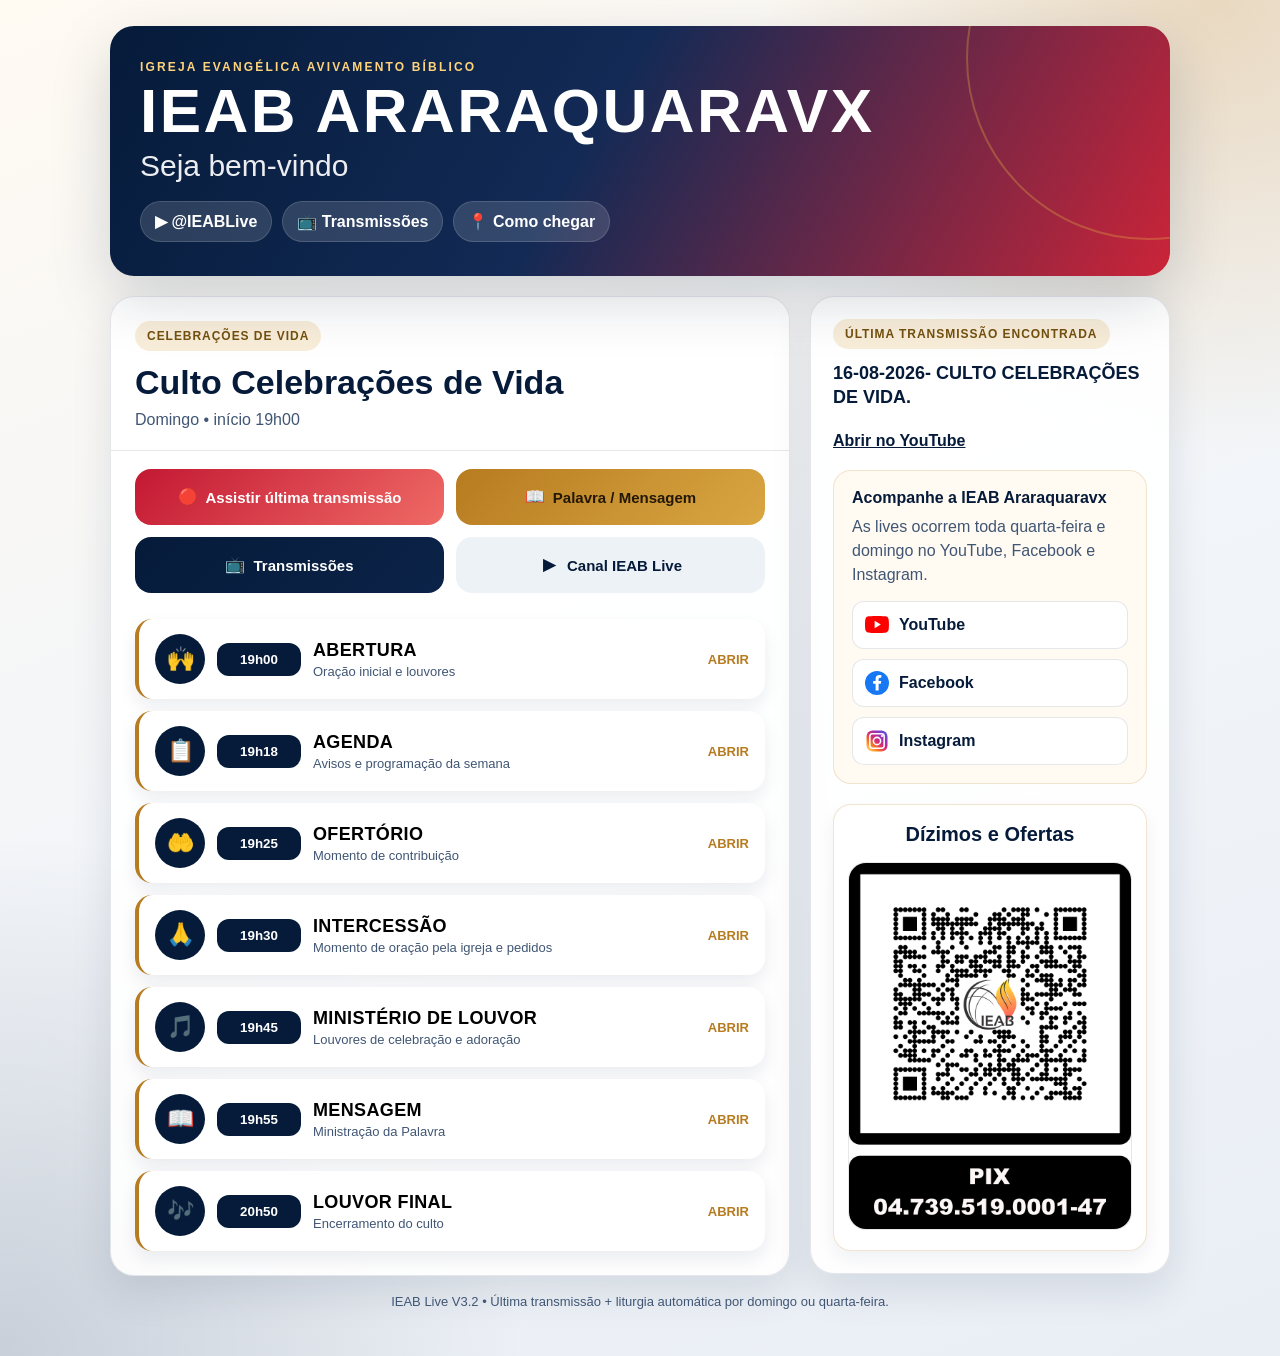
==== index.html @ d5a755a1 "Update index.html" ====
<!DOCTYPE html>
<html lang="pt-BR">
<head>
  <meta charset="UTF-8" />
  <meta name="viewport" content="width=device-width, initial-scale=1.0" />
  <title>IEAB Araraquaravx - Culto Online</title>
  <link rel="stylesheet" href="style.css" />
  <script src="config.js"></script>
</head>
<body onload="carregarPagina()">
  <main class="page">
    <header class="hero">
      <div class="hero-content">
        <div class="hero-text">
          <p class="eyebrow">Igreja Evangélica Avivamento Bíblico</p>
          <h1>IEAB ARARAQUARAVX</h1>
          <p class="welcome">Seja bem-vindo</p>
          <div class="links">
            <a class="pill" href="https://www.youtube.com/@IEABLive" target="_blank">▶ @IEABLive</a>
            <a id="channel-stream" class="pill" href="https://www.youtube.com/@IEABLive/streamss" target="_blank">📺 Transmissões</a>
            <a class="pill" href="google.com/maps?vet=10CAAQoqAOahcKEwig67fPxaqWAxUAAAAAHQAAAAAQBQ..i&pvq=CgsvZy8xdGZmZjh5OSIKCgRpZWFiEAIYAw&lqi=[base64]&fvr=1&cs=1&um=1&ie=UTF-8&fb=1&gl=br&sa=X&ftid=0x94b8f40758a6f0b1:0x1db852ecaf7fbbf1" target="_blank">📍 Como chegar</a>
          </div>
        </div>
      </div>
    </header>

    <section class="grid">
      <article class="card">
        <div class="card-header">
          <span id="service-badge" class="badge">Detectando</span>
          <h2 id="service-name">Culto Online</h2>
          <p id="service-day" class="muted">Carregando liturgia...</p>
        </div>

        <div class="actions">
          <button class="btn primary" onclick="abrirUltimaTransmissao(0)">
            <span class="btn-icon">🔴</span>
            <span>Assistir última transmissão</span>
          </button>

          <button class="btn gold" onclick="abrirPalavra()">
            <span class="btn-icon">📖</span>
            <span>Palavra / Mensagem</span>
          </button>

          <a class="btn navy" href="https://www.youtube.com/@IEABLive/streamss" target="_blank">
            <span class="btn-icon">📺</span>
            <span>Transmissões</span>
          </a>

          <a class="btn" href="https://www.youtube.com/@IEABLive" target="_blank">
            <span class="btn-icon">▶</span>
            <span>Canal IEAB Live</span>
          </a>
        </div>

        <div id="timeline" class="timeline"></div>
      </article>

      <aside class="card side">
        <span class="badge">Última transmissão encontrada</span>
        <div id="latest-title" class="latest-title">Carregando...</div>
        <a id="latest-link" class="side-link" href="https://www.youtube.com/@IEABLive/streamss" target="_blank">Abrir no YouTube</a>

        <div class="social-box">
          <div class="social-title">Acompanhe a IEAB Araraquaravx</div>
          <p class="muted">As lives ocorrem toda quarta-feira e domingo no YouTube, Facebook e Instagram.</p>
          <div class="social-links">
            <a href="https://www.youtube.com/@IEABLive/streamss" target="_blank"><img src="assets/youtube.svg" alt="YouTube" /> <span>YouTube</span></a>
            <a href="https://www.facebook.com/ieabararaquarasp" target="_blank"><img src="assets/facebook.svg" alt="Facebook" /> <span>Facebook</span></a>
            <a href="https://www.instagram.com/ieabararaquaravx/" target="_blank"><img src="assets/instagram.svg" alt="Instagram" /> <span>Instagram</span></a>
          </div>
        </div>

        <div class="offering-box">
          <div class="offering-title">Dízimos e Ofertas</div>
          <img class="pix-image" src="assets/pix-dizimos-ofertas.png" alt="QR Code Pix para dízimos e ofertas" />
        </div>
      </aside>
    </section>

    <p class="footer">IEAB Live V3.2 • Última transmissão + liturgia automática por domingo ou quarta-feira.</p>
  </main>
</body>
</html>
---- style.css ----
:root {
  --navy: #061b3a;
  --navy2: #0b2348;
  --gold: #b77b20;
  --gold2: #d9a642;
  --cream: #fff8ec;
  --paper: #ffffff;
  --muted: #405674;
  --line: rgba(6, 27, 58, .10);
  --shadow: 0 22px 60px rgba(6, 27, 58, .18);
}

* { box-sizing: border-box; }

body {
  margin: 0;
  min-height: 100vh;
  font-family: Arial, Helvetica, sans-serif;
  color: var(--navy);
  background:
    radial-gradient(circle at 95% 0%, rgba(185, 123, 32, .25), transparent 25%),
    radial-gradient(circle at 0% 100%, rgba(6, 27, 58, .16), transparent 28%),
    linear-gradient(160deg, #fffaf2, #f2f5f9 52%, #e9eef5);
}

.page {
  width: min(1060px, calc(100% - 28px));
  margin: 0 auto;
  padding: 26px 0 34px;
}

.hero {
  position: relative;
  overflow: hidden;
  border-radius: 24px;
  color: white;
  padding: 30px;
  background: linear-gradient(120deg, #061b3a 0%, #122a55 45%, #cb2438 100%);
  box-shadow: var(--shadow);
}

.hero::before {
  content: "";
  position: absolute;
  width: 360px;
  height: 360px;
  border: 2px solid rgba(217, 166, 66, .35);
  border-radius: 50%;
  right: -160px;
  top: -150px;
}

.hero-content {
  position: relative;
  z-index: 2;
  display: grid;
  grid-template-columns: 96px 1fr;
  gap: 22px;
  align-items: center;
}

.logo {
  width: 96px;
  height: 96px;
  border-radius: 50%;
  display: grid;
  place-items: center;
  background: radial-gradient(circle at 70% 25%, #f3a51f 0 18%, transparent 19%), linear-gradient(145deg, #081d3c, #122e61 58%, #d63c45);
  border: 4px solid rgba(255, 255, 255, .86);
  font-size: 28px;
  font-weight: 900;
  letter-spacing: -1px;
}

.eyebrow {
  margin: 0 0 8px;
  color: #ffd37a;
  font-weight: 800;
  letter-spacing: .18em;
  text-transform: uppercase;
  font-size: 12px;
}

h1 {
  margin: 0;
  font-size: clamp(34px, 5.7vw, 62px);
  letter-spacing: .04em;
  line-height: .95;
}

.welcome {
  margin: 8px 0 0;
  font-size: clamp(20px, 2.8vw, 30px);
  color: rgba(255, 255, 255, .92);
}

.links {
  display: flex;
  flex-wrap: wrap;
  gap: 10px;
  margin-top: 18px;
}

.pill {
  color: white;
  text-decoration: none;
  font-weight: 800;
  background: rgba(255, 255, 255, .14);
  border: 1px solid rgba(255, 255, 255, .14);
  padding: 10px 14px;
  border-radius: 999px;
}

.grid {
  display: grid;
  grid-template-columns: 1fr 360px;
  gap: 20px;
  margin-top: 20px;
  align-items: start;
}

.card {
  background: rgba(255, 255, 255, .92);
  border-radius: 24px;
  border: 1px solid var(--line);
  box-shadow: 0 16px 42px rgba(6, 27, 58, .11);
  overflow: hidden;
}

.card-header {
  padding: 24px 24px 18px;
  border-bottom: 1px solid var(--line);
}

.badge {
  display: inline-block;
  padding: 8px 12px;
  border-radius: 999px;
  color: #73500d;
  background: rgba(217, 166, 66, .20);
  font-weight: 900;
  text-transform: uppercase;
  letter-spacing: .08em;
  font-size: 12px;
}

.card h2 {
  margin: 12px 0 6px;
  font-size: clamp(26px, 3vw, 34px);
}

.muted {
  color: var(--muted);
  line-height: 1.5;
  margin: 0;
}

.actions {
  display: grid;
  grid-template-columns: repeat(2, minmax(0, 1fr));
  gap: 12px;
  padding: 18px 24px 8px;
}

.btn {
  border: 0;
  cursor: pointer;
  border-radius: 16px;
  padding: 15px 14px;
  text-decoration: none;
  text-align: center;
  font-weight: 900;
  background: #edf2f7;
  color: var(--navy);
  transition: .16s ease;
}

.btn:hover {
  transform: translateY(-2px);
  box-shadow: 0 10px 22px rgba(6, 27, 58, .14);
}

.btn.primary { background: linear-gradient(135deg, #c31833, #ef6a65); color: white; }
.btn.gold { background: linear-gradient(135deg, var(--gold), var(--gold2)); color: #231805; }
.btn.navy { background: linear-gradient(135deg, var(--navy), var(--navy2)); color: white; }

.timeline {
  padding: 18px 24px 24px;
  display: grid;
  gap: 12px;
}

.timeline-item {
  width: 100%;
  border: 0;
  cursor: pointer;
  background: #fff;
  border-left: 4px solid var(--gold);
  border-radius: 17px;
  min-height: 80px;
  display: grid;
  grid-template-columns: 50px 84px 1fr 64px;
  gap: 12px;
  align-items: center;
  padding: 13px 16px;
  text-align: left;
  box-shadow: 0 8px 18px rgba(6, 27, 58, .08);
  transition: .16s ease;
}

.timeline-item:hover { transform: translateX(4px); background: #fffdf8; }

.timeline-icon {
  width: 50px;
  height: 50px;
  border-radius: 50%;
  display: grid;
  place-items: center;
  background: var(--navy);
  color: #ffd37a;
  font-size: 22px;
}

.timeline-time {
  background: var(--navy);
  color: white;
  border-radius: 12px;
  padding: 9px 10px;
  text-align: center;
  font-weight: 900;
}

.timeline-copy strong {
  display: block;
  font-size: 18px;
  text-transform: uppercase;
  letter-spacing: .02em;
}

.timeline-copy small {
  display: block;
  margin-top: 3px;
  color: var(--muted);
  font-size: 13px;
}

.timeline-action {
  color: var(--gold);
  font-weight: 900;
  text-transform: uppercase;
  font-size: 13px;
  text-align: right;
}

.side {
  padding: 22px;
}

.latest-title {
  font-size: 18px;
  font-weight: 900;
  line-height: 1.35;
  margin: 12px 0 8px;
}

.latest-meta {
  color: var(--muted);
  font-size: 14px;
  line-height: 1.45;
  margin-top: 6px;
}

.side-link {
  display: inline-block;
  margin-top: 14px;
  font-weight: 900;
  color: var(--navy);
}

.footer {
  text-align: center;
  color: var(--muted);
  font-size: 13px;
  margin-top: 18px;
}

body.quarta .hero {
  background: linear-gradient(120deg, #fffaf1 0%, #fbf3e3 48%, #061b3a 100%);
  color: var(--navy);
}

body.quarta .welcome { color: #163257; }
body.quarta .pill { color: var(--navy); background: rgba(217, 166, 66, .18); }
body.quarta .eyebrow { color: var(--gold); }

@media (max-width: 900px) {
  .hero-content { grid-template-columns: 1fr; text-align: center; justify-items: center; }
  .links { justify-content: center; }
  .grid { grid-template-columns: 1fr; }
}

@media (max-width: 620px) {
  .page { width: min(100% - 18px, 1060px); padding-top: 12px; }
  .hero { padding: 24px 18px; }
  .actions { grid-template-columns: 1fr; }
  .timeline-item { grid-template-columns: 46px 72px 1fr; padding: 12px; }
  .timeline-action { display: none; }
  .timeline-copy strong { font-size: 16px; }
}


.social-box {
  margin-top: 20px;
  padding: 18px;
  background: #fffaf2;
  border: 1px solid rgba(183, 123, 32, .18);
  border-radius: 18px;
}

.social-title {
  color: var(--navy);
  font-size: 16px;
  font-weight: 900;
  margin-bottom: 8px;
}

.social-links {
  display: grid;
  gap: 10px;
  margin-top: 14px;
}

.social-links a {
  display: block;
  padding: 11px 12px;
  border-radius: 12px;
  text-decoration: none;
  font-weight: 900;
  color: var(--navy);
  background: #ffffff;
  border: 1px solid rgba(6, 27, 58, .10);
}

.social-links a:hover {
  background: #f7f0e4;
}


/* V3.4 - Logo no canto inferior esquerdo do hero, como referência enviada */
.hero {
  min-height: 250px;
}

.hero-content {
  grid-template-columns: 1fr;
  padding-left: 145px;
  min-height: 190px;
}

.hero-logo-corner {
  position: absolute;
  left: 28px;
  bottom: -32px;
  width: 205px;
  height: auto;
  z-index: 1;
  object-fit: contain;
  filter: drop-shadow(0 14px 18px rgba(0, 0, 0, .24));
  pointer-events: none;
}

.hero-text {
  position: relative;
  z-index: 2;
}

.logo { display: none; }

.social-links a {
  display: flex;
  align-items: center;
  gap: 10px;
}

.social-links img {
  width: 24px;
  height: 24px;
  object-fit: contain;
  flex: 0 0 auto;
}

@media (max-width: 900px) {
  .hero-content {
    padding-left: 100px;
    text-align: left;
    justify-items: start;
  }
  .hero-logo-corner {
    left: 12px;
    bottom: -22px;
    width: 150px;
  }
}

@media (max-width: 620px) {
  .hero-content {
    padding-left: 0;
    padding-top: 116px;
    text-align: center;
    justify-items: center;
  }
  .hero-logo-corner {
    left: 50%;
    transform: translateX(-50%);
    top: 14px;
    bottom: auto;
    width: 112px;
  }
}


/* V3.5 - Header limpo sem chama/logo */
.hero-logo-corner,
.logo {
  display: none !important;
}

.hero-content {
  grid-template-columns: 1fr !important;
  padding-left: 0 !important;
  min-height: 190px;
  text-align: left;
  justify-items: start;
}

.hero-text {
  position: relative;
  z-index: 2;
  width: 100%;
  padding-left: 0;
}

@media (max-width: 900px) {
  .hero-content {
    padding-left: 0 !important;
    text-align: center;
    justify-items: center;
  }

  .hero-text {
    text-align: center;
  }
}

@media (max-width: 620px) {
  .hero-content {
    padding-top: 0 !important;
  }
}


/* V3.6 - Padronização final dos botões principais */
.actions .btn {
  border: 0;
  cursor: pointer;
  border-radius: 16px;
  padding: 0 16px;
  min-height: 56px;
  text-decoration: none;
  text-align: center;
  font-size: 15px;
  font-weight: 800;
  line-height: 1;
  transition: .16s ease;
  display: flex;
  align-items: center;
  justify-content: center;
  gap: 8px;
  white-space: nowrap;
}

.actions .btn-icon {
  display: inline-flex;
  align-items: center;
  justify-content: center;
  font-size: 16px;
  line-height: 1;
  width: 20px;
  height: 20px;
  flex: 0 0 auto;
}

.actions .btn span:last-child {
  display: inline-block;
}

@media (max-width: 620px) {
  .actions .btn {
    white-space: normal;
    min-height: 54px;
  }
}


/* V3.7 - Painel Dízimos e Ofertas */
.offering-box {
  margin-top: 20px;
  padding: 18px;
  background: #ffffff;
  border: 1px solid rgba(183, 123, 32, .20);
  border-radius: 18px;
  box-shadow: 0 8px 18px rgba(6, 27, 58, .06);
}

.offering-title {
  color: var(--navy);
  font-size: 18px;
  font-weight: 900;
  margin-bottom: 14px;
}

.pix-image {
  display: block;
  width: 100%;
  max-width: 280px;
  margin: 0 auto;
  border-radius: 14px;
  border: 1px solid rgba(6, 27, 58, .10);
  background: #ffffff;
}


/* V3.8 - QR Code Pix maior e responsivo */
.offering-box {
  margin-top: 20px;
  padding: 18px 14px 20px;
  background: #ffffff;
  border: 1px solid rgba(183, 123, 32, .20);
  border-radius: 18px;
  box-shadow: 0 8px 18px rgba(6, 27, 58, .06);
  text-align: center;
}

.offering-title {
  color: var(--navy);
  font-size: 20px;
  font-weight: 900;
  margin-bottom: 16px;
}

.pix-image {
  display: block;
  width: 100%;
  max-width: 420px;
  margin: 0 auto;
  border-radius: 18px;
  border: 1px solid rgba(6, 27, 58, .10);
  background: #ffffff;
}

@media (max-width: 900px) {
  .pix-image {
    max-width: 520px;
  }
}

@media (max-width: 620px) {
  .pix-image {
    max-width: 100%;
  }

  .offering-box {
    padding: 16px 12px 18px;
  }

  .offering-title {
    font-size: 19px;
  }
}
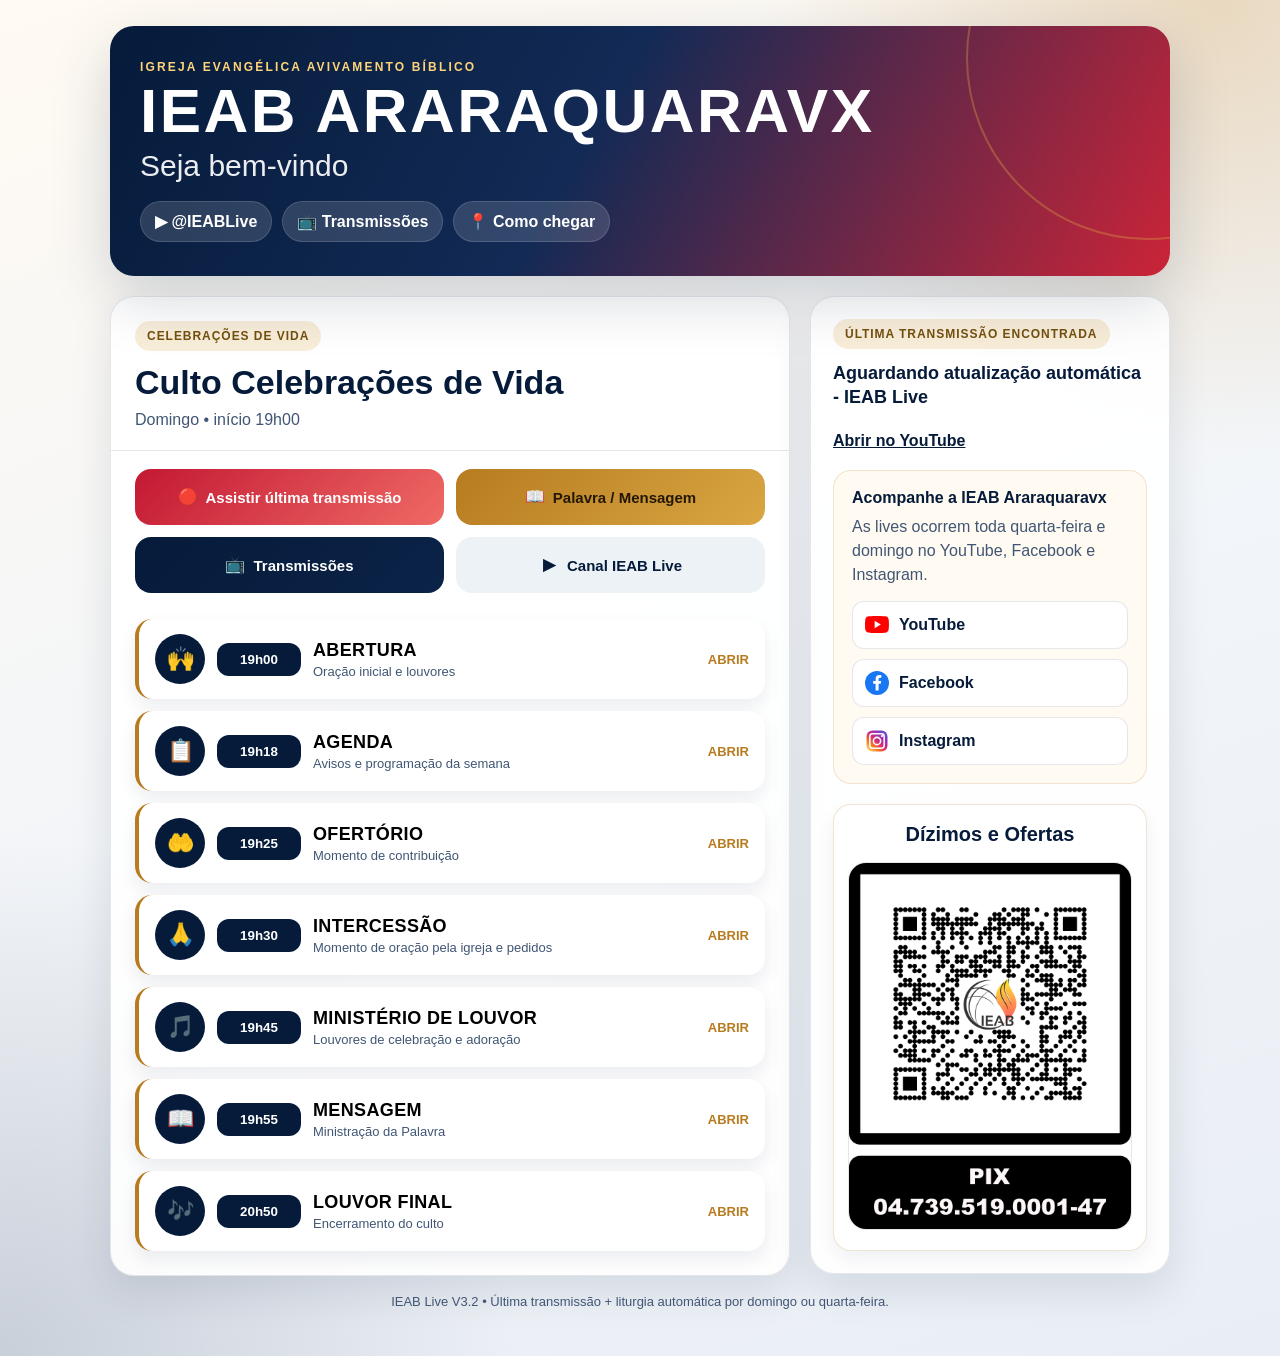
==== commit a70ac27b: "Add files via upload" ====
--- a/index.html
+++ b/index.html
@@ -18,7 +18,7 @@
           <div class="links">
             <a class="pill" href="https://www.youtube.com/@IEABLive" target="_blank">▶ @IEABLive</a>
             <a id="channel-stream" class="pill" href="https://www.youtube.com/@IEABLive/streamss" target="_blank">📺 Transmissões</a>
-            <a class="pill" href="google.com/maps?vet=10CAAQoqAOahcKEwig67fPxaqWAxUAAAAAHQAAAAAQBQ..i&pvq=CgsvZy8xdGZmZjh5OSIKCgRpZWFiEAIYAw&lqi=[base64]&fvr=1&cs=1&um=1&ie=UTF-8&fb=1&gl=br&sa=X&ftid=0x94b8f40758a6f0b1:0x1db852ecaf7fbbf1" target="_blank">📍 Como chegar</a>
+            <a class="pill" href="https://www.google.com/maps?vet=10CAAQoqAOahcKEwj4paOYx6qWAxUAAAAAHQAAAAAQCQ..i&pvq=CgsvZy8xdGZmZjh5OSIKCgRpZWFiEAIYAw&lqi=[base64]&fvr=1&cs=1&um=1&ie=UTF-8&fb=1&gl=br&sa=X&ftid=0x94b8f40758a6f0b1:0x1db852ecaf7fbbf1" target="_blank" rel="noopener noreferrer">📍 Como chegar</a>
           </div>
         </div>
       </div>
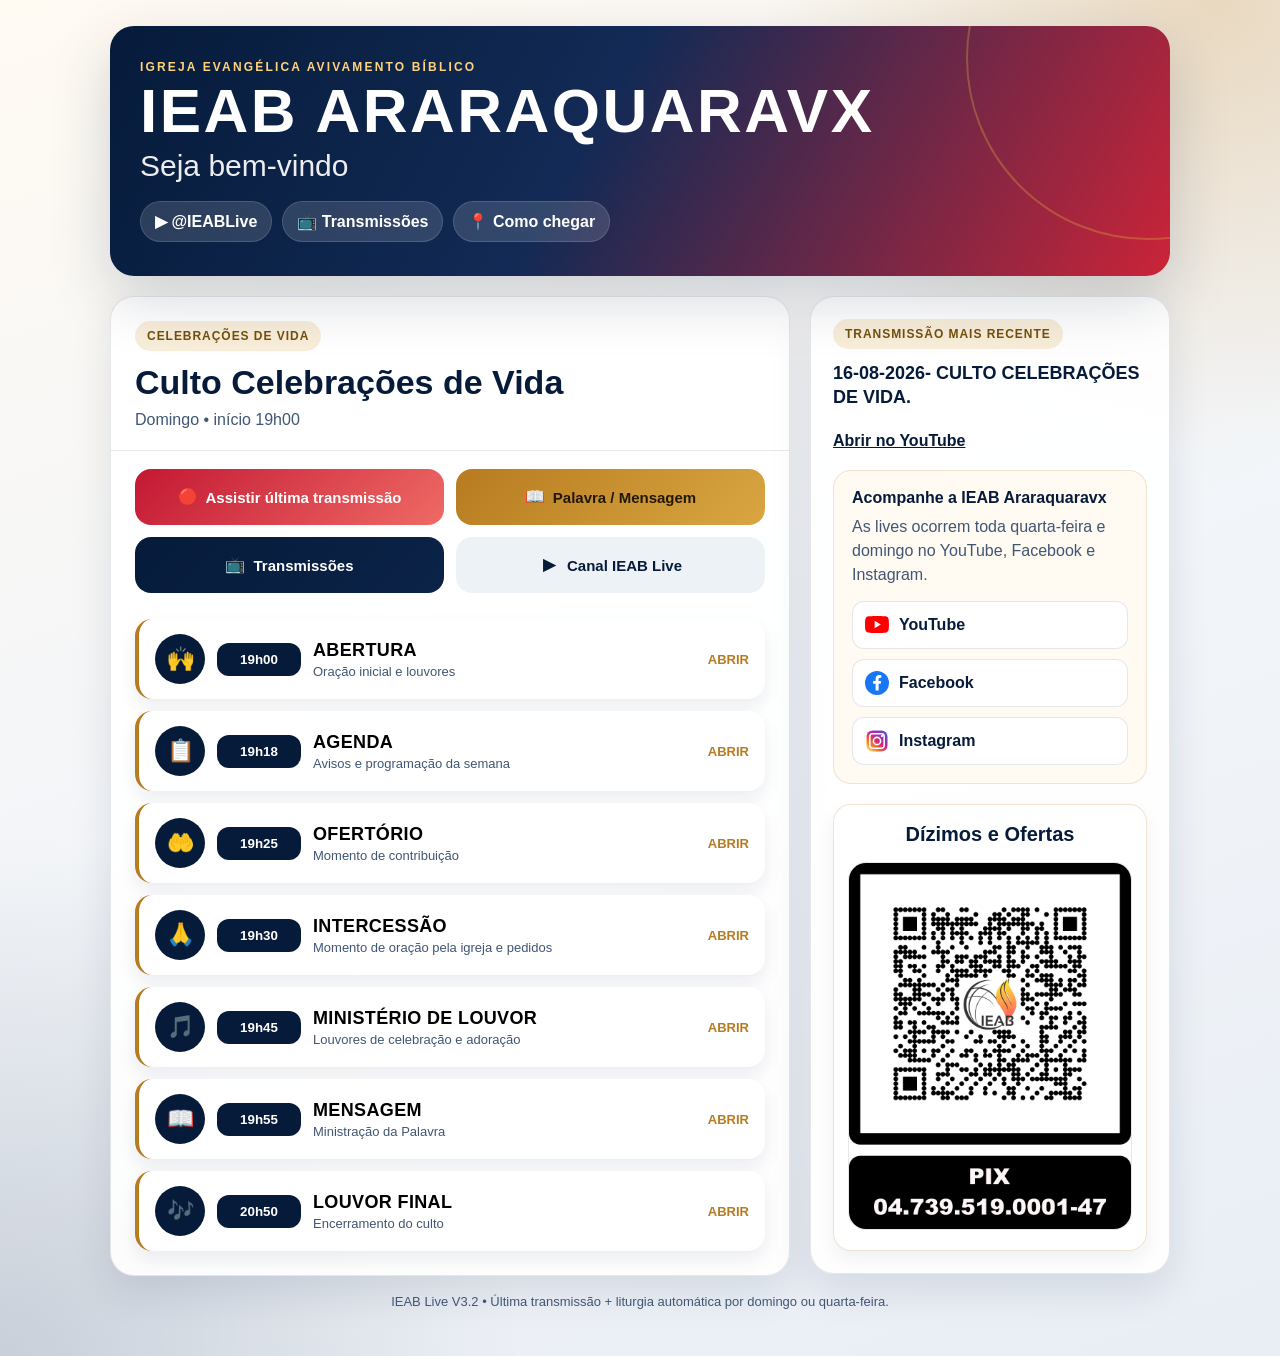
==== commit e5cab1ce: "Update index.html" ====
--- a/index.html
+++ b/index.html
@@ -58,7 +58,7 @@
       </article>
 
       <aside class="card side">
-        <span class="badge">Última transmissão encontrada</span>
+        <span class="badge">Transmissão mais recente</span>
         <div id="latest-title" class="latest-title">Carregando...</div>
         <a id="latest-link" class="side-link" href="https://www.youtube.com/@IEABLive/streamss" target="_blank">Abrir no YouTube</a>
 
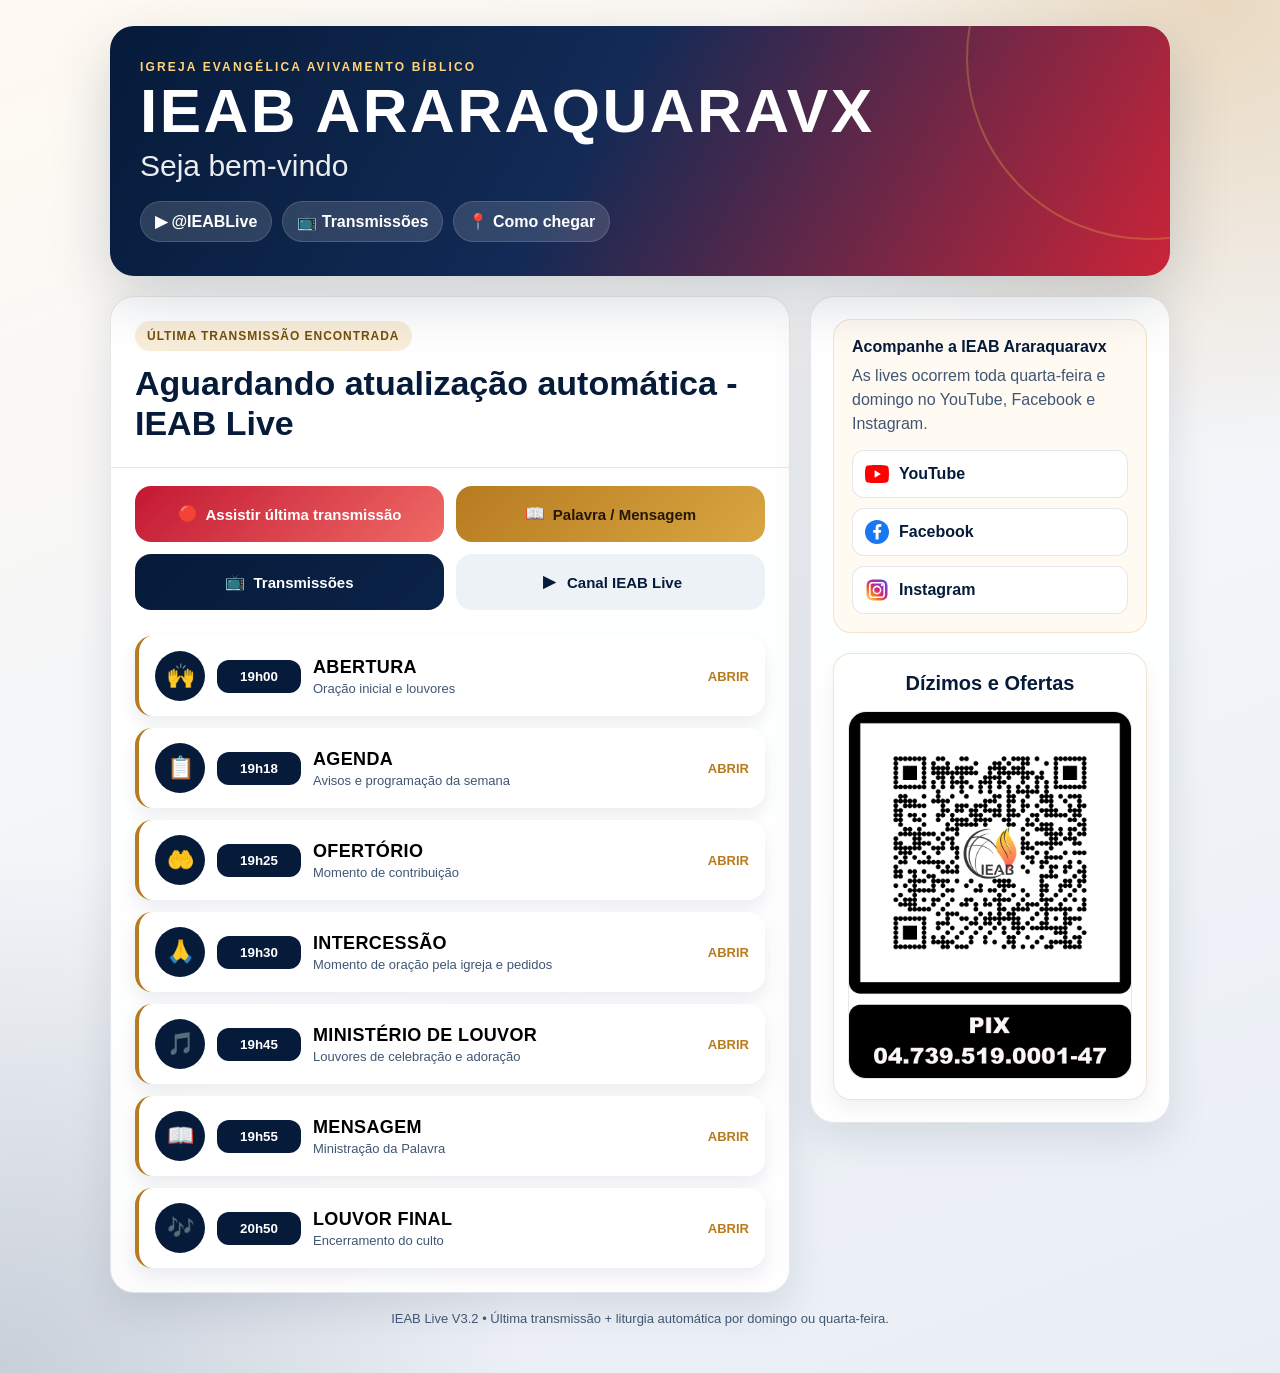
==== commit 27b57dd2: "Add files via upload" ====
--- a/index.html
+++ b/index.html
@@ -58,15 +58,11 @@
       </article>
 
       <aside class="card side">
-        <span class="badge">Transmissão mais recente</span>
-        <div id="latest-title" class="latest-title">Carregando...</div>
-        <a id="latest-link" class="side-link" href="https://www.youtube.com/@IEABLive/streamss" target="_blank">Abrir no YouTube</a>
-
         <div class="social-box">
           <div class="social-title">Acompanhe a IEAB Araraquaravx</div>
           <p class="muted">As lives ocorrem toda quarta-feira e domingo no YouTube, Facebook e Instagram.</p>
           <div class="social-links">
-            <a href="https://www.youtube.com/@IEABLive/streamss" target="_blank"><img src="assets/youtube.svg" alt="YouTube" /> <span>YouTube</span></a>
+            <a href="https://www.youtube.com/@IEABLive/streams" target="_blank"><img src="assets/youtube.svg" alt="YouTube" /> <span>YouTube</span></a>
             <a href="https://www.facebook.com/ieabararaquarasp" target="_blank"><img src="assets/facebook.svg" alt="Facebook" /> <span>Facebook</span></a>
             <a href="https://www.instagram.com/ieabararaquaravx/" target="_blank"><img src="assets/instagram.svg" alt="Instagram" /> <span>Instagram</span></a>
           </div>
--- a/style.css
+++ b/style.css
@@ -577,3 +577,22 @@
     font-size: 19px;
   }
 }
+
+
+/* V4.0 - Título principal com nome real da live e card lateral limpo */
+#service-name {
+  text-transform: none;
+  line-height: 1.18;
+}
+
+#service-day {
+  display: none !important;
+}
+
+.side > .social-box:first-child {
+  margin-top: 0;
+}
+
+.card.side {
+  padding-top: 22px;
+}
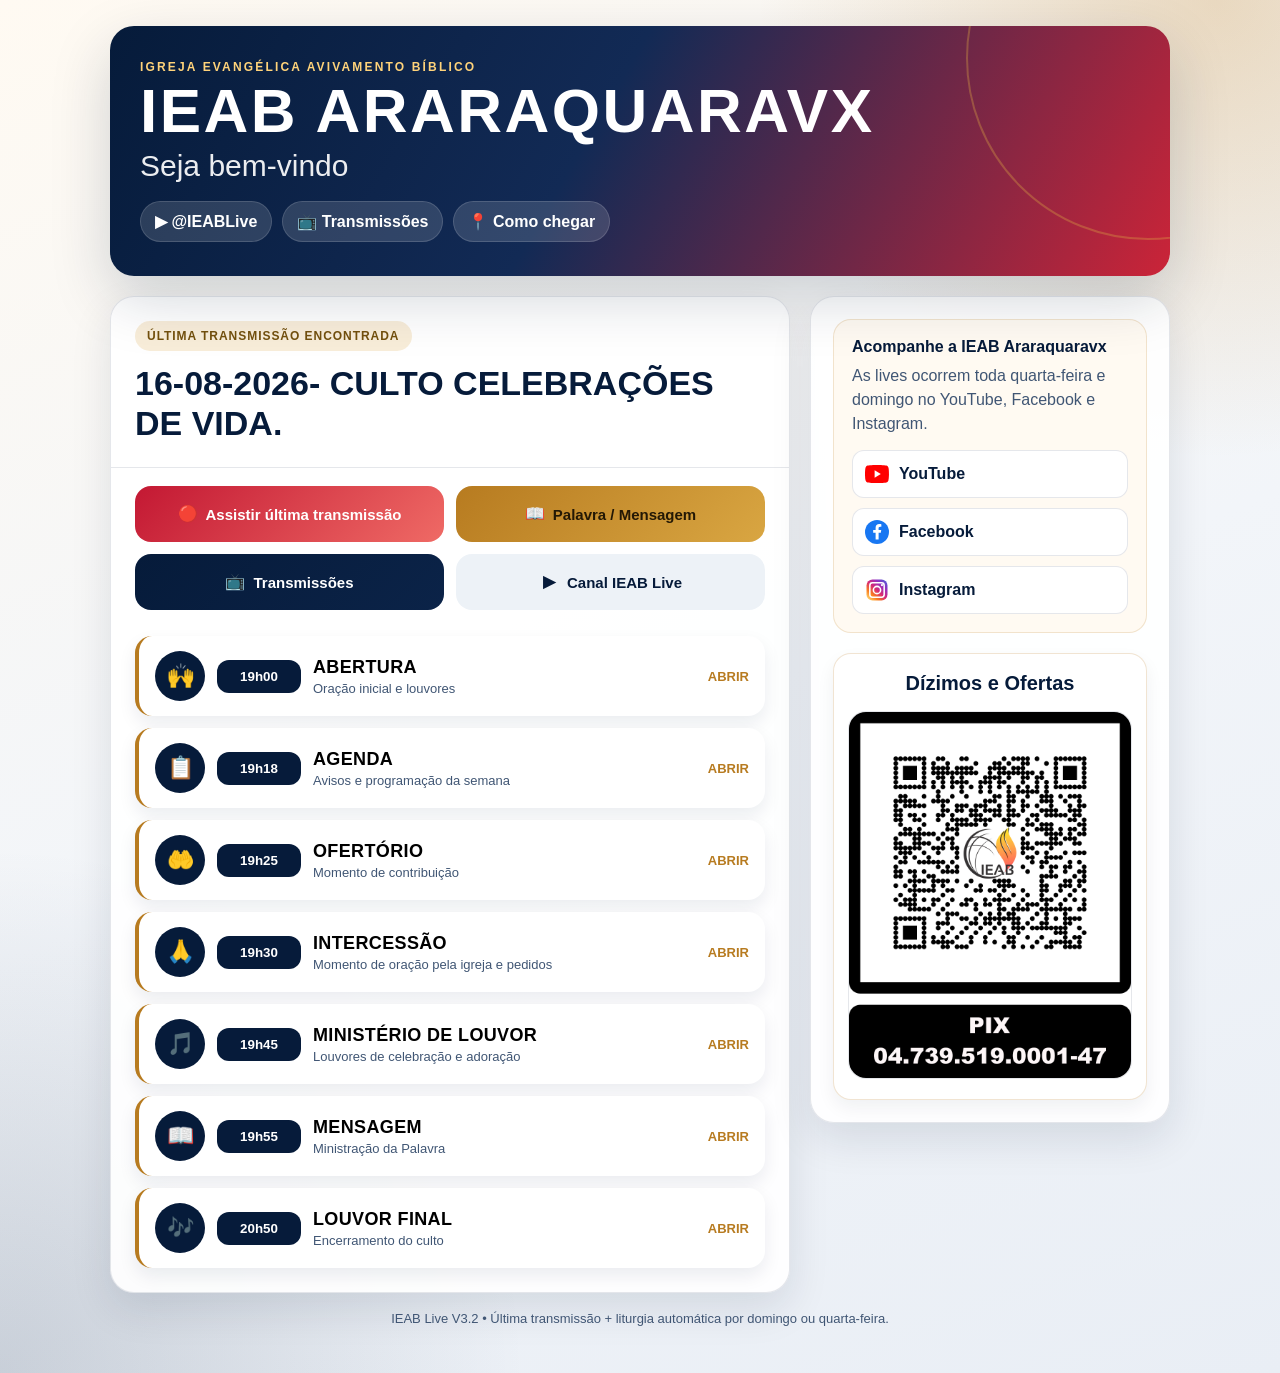
==== commit 5bfb6d97: "Update index.html" ====
--- a/index.html
+++ b/index.html
@@ -17,7 +17,7 @@
           <p class="welcome">Seja bem-vindo</p>
           <div class="links">
             <a class="pill" href="https://www.youtube.com/@IEABLive" target="_blank">▶ @IEABLive</a>
-            <a id="channel-stream" class="pill" href="https://www.youtube.com/@IEABLive/streamss" target="_blank">📺 Transmissões</a>
+            <a id="channel-stream" class="pill" href="https://www.youtube.com/@IEABLive/streams" target="_blank">📺 Transmissões</a>
             <a class="pill" href="https://www.google.com/maps?vet=10CAAQoqAOahcKEwj4paOYx6qWAxUAAAAAHQAAAAAQCQ..i&pvq=CgsvZy8xdGZmZjh5OSIKCgRpZWFiEAIYAw&lqi=[base64]&fvr=1&cs=1&um=1&ie=UTF-8&fb=1&gl=br&sa=X&ftid=0x94b8f40758a6f0b1:0x1db852ecaf7fbbf1" target="_blank" rel="noopener noreferrer">📍 Como chegar</a>
           </div>
         </div>
@@ -43,7 +43,7 @@
             <span>Palavra / Mensagem</span>
           </button>
 
-          <a class="btn navy" href="https://www.youtube.com/@IEABLive/streamss" target="_blank">
+          <a class="btn navy" href="https://www.youtube.com/@IEABLive/streams" target="_blank">
             <span class="btn-icon">📺</span>
             <span>Transmissões</span>
           </a>
